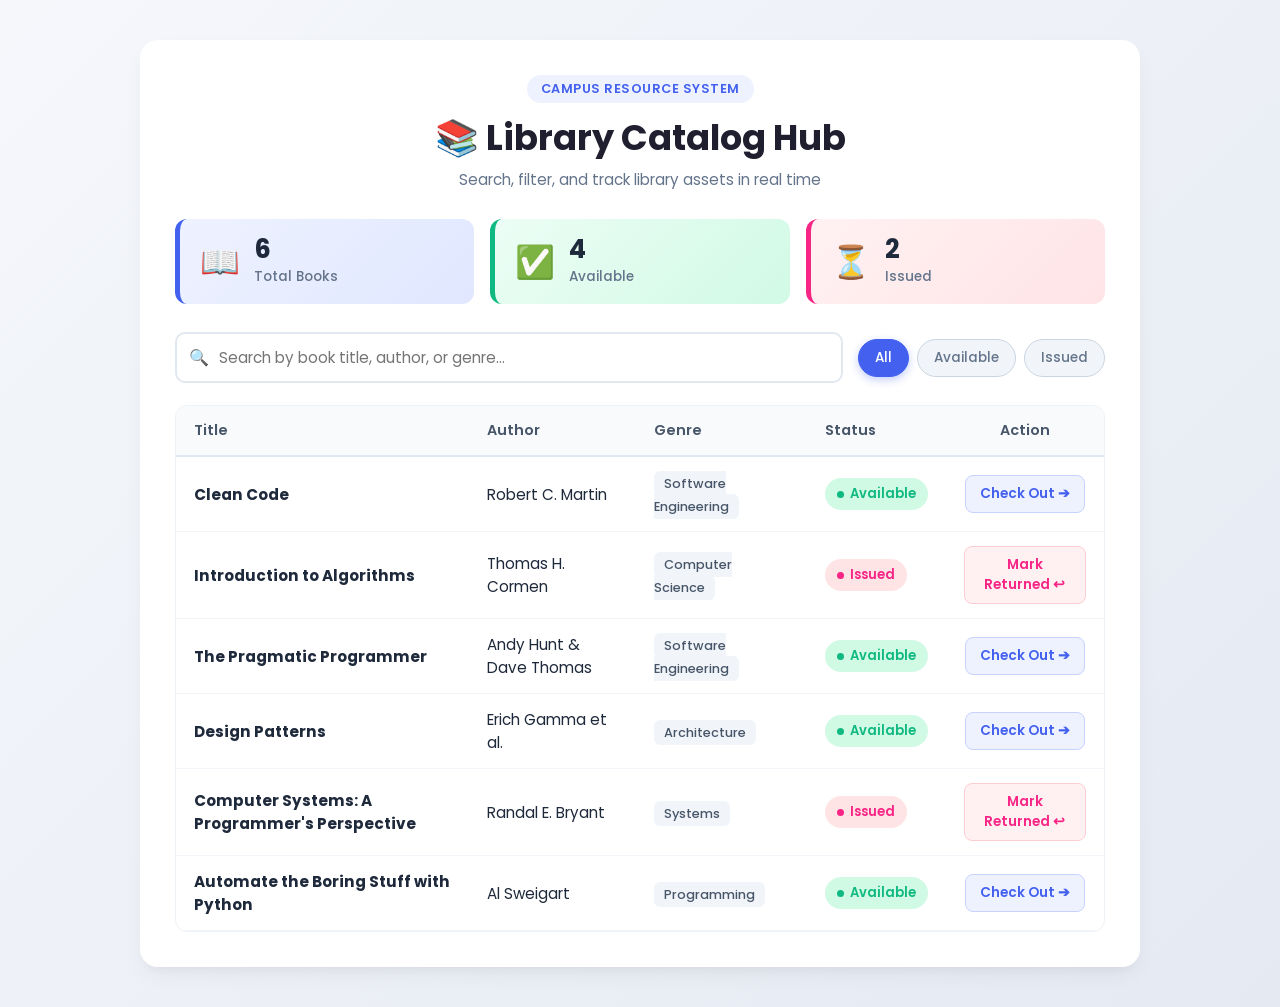
==== index.html @ 115365ad "updated the content" ====
<!DOCTYPE html>
<html lang="en">
<head>
    <meta charset="UTF-8">
    <meta name="viewport" content="width=device-width, initial-scale=1.0">
    <title>Dynamic Library Catalog</title>
    <link rel="stylesheet" href="styles.css">
    <!-- Google Font for modern look -->
    <link href="https://fonts.googleapis.com/css2?family=Poppins:wght@400;500;600;700&display=swap" rel="stylesheet">
</head>
<body>

    <div class="catalog-wrapper">
        <!--  Header  -->
        <header class="catalog-header">
            <span class="tagline">Campus Resource System</span>
            <h1>📚 Library Catalog Hub</h1>
            <p>Search, filter, and track library assets in real time</p>
        </header>

        <!-- Dynamic Counter Cards -->
        <div class="stats-grid">
            <div class="stat-card total">
                <div class="stat-icon">📖</div>
                <div class="stat-info">
                    <span class="stat-num" id="totalCount">0</span>
                    <span class="stat-label">Total Books</span>
                </div>
            </div>
            <div class="stat-card available">
                <div class="stat-icon">✅</div>
                <div class="stat-info">
                    <span class="stat-num" id="availableCount">0</span>
                    <span class="stat-label">Available</span>
                </div>
            </div>
            <div class="stat-card issued">
                <div class="stat-icon">⏳</div>
                <div class="stat-info">
                    <span class="stat-num" id="issuedCount">0</span>
                    <span class="stat-label">Issued</span>
                </div>
            </div>
        </div>

        <!-- Controls Toolbar -->
        <div class="toolbar">
            <div class="search-field">
                <span class="search-icon">🔍</span>
                <input 
                    id="searchInput" 
                    placeholder="Search by book title, author, or genre..."
                    autocomplete="off"
                >
                <button id="clearSearch" class="clear-btn" title="Clear search">✕</button>
            </div>

            <!-- Filter Buttons -->
            <div class="filter-group">
                <button class="filter-pill active" data-filter="all">All</button>
                <button class="filter-pill" data-filter="available">Available</button>
                <button class="filter-pill" data-filter="issued">Issued</button>
            </div>
        </div>

        <!-- Catalog Table -->
        <div class="table-responsive">
            <table class="catalog-table">
                <thead>
                    <tr>
                        <th>Title</th>
                        <th>Author</th>
                        <th>Genre</th>
                        <th>Status</th>
                        <th class="text-center">Action</th>
                    </tr>
                </thead>
                <tbody id="catalogBody">
                    <!-- Dynamic Table Rows -->
                </tbody>
            </table>
        </div>
    </div>

    <!-- Interactive Toast Notification -->
    <div id="toast" class="toast"></div>

    <script src="catalog.js"></script>
</body>
</html>
---- styles.css ----
:root {
    --primary: #4361ee;
    --primary-light: #4895ef;
    --success: #10b981;
    --success-bg: #d1fae5;
    --warning: #f72585;
    --warning-bg: #ffe4e6;
    --dark: #1e293b;
    --muted: #64748b;
    --bg-gradient: linear-gradient(135deg, #f5f7fb 0%, #e5e9f2 100%);
    --card-bg: #ffffff;
    --shadow: 0 10px 25px -5px rgba(0, 0, 0, 0.06), 0 8px 10px -6px rgba(0, 0, 0, 0.04);
}

* {
    box-sizing: border-box;
    margin: 0;
    padding: 0;
}

body {
    font-family: 'Poppins', sans-serif;
    background: var(--bg-gradient);
    color: var(--dark);
    min-height: 100vh;
    padding: 40px 16px;
    display: flex;
    justify-content: center;
}

.catalog-wrapper {
    width: 100%;
    max-width: 1000px;
    background: var(--card-bg);
    border-radius: 18px;
    padding: 35px;
    box-shadow: var(--shadow);
}

/* Header */
.catalog-header {
    text-align: center;
    margin-bottom: 28px;
}

.catalog-header .tagline {
    background: #eef2ff;
    color: var(--primary);
    font-size: 0.8rem;
    font-weight: 600;
    padding: 5px 14px;
    border-radius: 20px;
    letter-spacing: 0.5px;
    text-transform: uppercase;
    display: inline-block;
    margin-bottom: 8px;
}

.catalog-header h1 {
    font-size: 2.2rem;
    color: #1f1f2f;
    margin-bottom: 4px;
}

.catalog-header p {
    color: var(--muted);
    font-size: 0.95rem;
}

/* Stat Cards */
.stats-grid {
    display: grid;
    grid-template-columns: repeat(auto-fit, minmax(200px, 1fr));
    gap: 16px;
    margin-bottom: 28px;
}

.stat-card {
    display: flex;
    align-items: center;
    padding: 16px 20px;
    border-radius: 12px;
    transition: transform 0.2s ease, box-shadow 0.2s ease;
}

.stat-card:hover {
    transform: translateY(-3px);
    box-shadow: 0 6px 15px rgba(0, 0, 0, 0.07);
}

.stat-card.total {
    background: linear-gradient(135deg, #eef2ff 0%, #e0e7ff 100%);
    border-left: 5px solid var(--primary);
}

.stat-card.available {
    background: linear-gradient(135deg, #ecfdf5 0%, #d1fae5 100%);
    border-left: 5px solid var(--success);
}

.stat-card.issued {
    background: linear-gradient(135deg, #fff1f2 0%, #ffe4e6 100%);
    border-left: 5px solid var(--warning);
}

.stat-icon {
    font-size: 2rem;
    margin-right: 14px;
}

.stat-num {
    font-size: 1.6rem;
    font-weight: 700;
    display: block;
    line-height: 1.1;
}

.stat-label {
    font-size: 0.85rem;
    color: var(--muted);
    font-weight: 500;
}

/* Controls Toolbar */
.toolbar {
    display: flex;
    flex-wrap: wrap;
    justify-content: space-between;
    align-items: center;
    gap: 15px;
    margin-bottom: 22px;
}

.search-field {
    position: relative;
    flex: 1 1 320px;
    display: flex;
    align-items: center;
}

.search-icon {
    position: absolute;
    left: 14px;
    color: var(--muted);
}

.search-field input {
    width: 100%;
    padding: 12px 38px 12px 42px;
    font-size: 0.95rem;
    border: 2px solid #e2e8f0;
    border-radius: 10px;
    outline: none;
    font-family: inherit;
    transition: all 0.2s ease;
}

.search-field input:focus {
    border-color: var(--primary);
    box-shadow: 0 0 0 3px rgba(67, 97, 238, 0.15);
}

.clear-btn {
    position: absolute;
    right: 12px;
    background: none;
    border: none;
    cursor: pointer;
    font-size: 1rem;
    color: var(--muted);
    display: none;
}

.filter-group {
    display: flex;
    gap: 8px;
}

.filter-pill {
    background: #f1f5f9;
    border: 1px solid #cbd5e1;
    color: var(--muted);
    padding: 8px 16px;
    border-radius: 20px;
    cursor: pointer;
    font-weight: 500;
    font-size: 0.85rem;
    font-family: inherit;
    transition: all 0.2s ease;
}

.filter-pill:hover {
    background: #e2e8f0;
}

.filter-pill.active {
    background: var(--primary);
    color: #ffffff;
    border-color: var(--primary);
    box-shadow: 0 3px 8px rgba(67, 97, 238, 0.3);
}

/* Table */
.table-responsive {
    overflow-x: auto;
    border-radius: 12px;
    border: 1px solid #edf2f7;
}

.catalog-table {
    width: 100%;
    border-collapse: collapse;
    text-align: left;
}

.catalog-table th {
    background: #f8fafc;
    color: #475569;
    font-weight: 600;
    font-size: 0.9rem;
    padding: 14px 18px;
    border-bottom: 2px solid #e2e8f0;
}

.catalog-table td {
    padding: 14px 18px;
    border-bottom: 1px solid #f1f5f9;
    font-size: 0.95rem;
}

.catalog-table tbody tr {
    transition: background 0.2s ease, transform 0.15s ease;
}

.catalog-table tbody tr:hover {
    background: #f8faff;
}

/* Genre Tag */
.genre-tag {
    background: #f1f5f9;
    color: #475569;
    padding: 4px 10px;
    border-radius: 6px;
    font-size: 0.8rem;
    font-weight: 500;
}

/* Status Badges */
.badge {
    display: inline-flex;
    align-items: center;
    gap: 6px;
    padding: 6px 12px;
    border-radius: 20px;
    font-size: 0.82rem;
    font-weight: 600;
}

.badge-available {
    background-color: var(--success-bg);
    color: var(--success);
}

.badge-issued {
    background-color: var(--warning-bg);
    color: var(--warning);
}

.dot {
    width: 7px;
    height: 7px;
    border-radius: 50%;
    display: inline-block;
}

.badge-available .dot { background-color: var(--success); }
.badge-issued .dot { background-color: var(--warning); }

/* Buttons */
.text-center {
    text-align: center;
}

.toggle-btn {
    border: none;
    padding: 8px 14px;
    border-radius: 8px;
    cursor: pointer;
    font-size: 0.85rem;
    font-weight: 600;
    font-family: inherit;
    transition: all 0.2s ease;
}

.toggle-btn.btn-issue {
    background: #eef2ff;
    color: var(--primary);
    border: 1px solid #c7d2fe;
}

.toggle-btn.btn-issue:hover {
    background: var(--primary);
    color: #ffffff;
}

.toggle-btn.btn-return {
    background: #fff1f2;
    color: var(--warning);
    border: 1px solid #fecdd3;
}

.toggle-btn.btn-return:hover {
    background: var(--warning);
    color: #ffffff;
}

/* Toast */
.toast {
    position: fixed;
    bottom: 25px;
    right: 25px;
    background: #1e293b;
    color: #ffffff;
    padding: 12px 20px;
    border-radius: 8px;
    font-size: 0.9rem;
    box-shadow: 0 4px 14px rgba(0, 0, 0, 0.2);
    opacity: 0;
    transform: translateY(20px);
    transition: all 0.3s ease;
    pointer-events: none;
}

.toast.show {
    opacity: 1;
    transform: translateY(0);
}

.no-results {
    text-align: center;
    color: var(--muted);
    padding: 30px;
    font-style: italic;
}
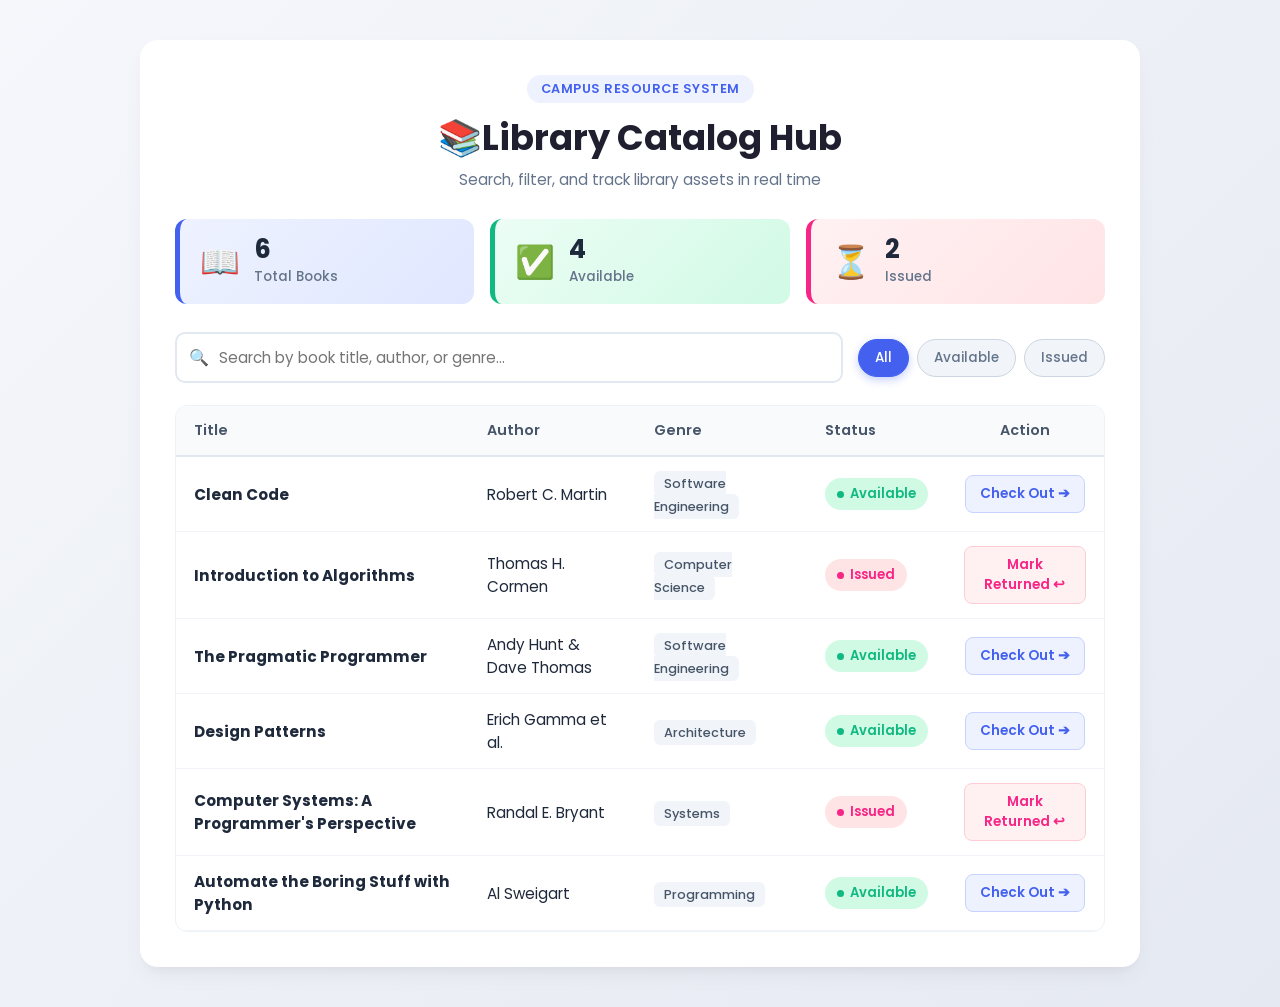
==== commit 9cec9b44: "Added search bar" ====
--- a/index.html
+++ b/index.html
@@ -14,7 +14,7 @@
         <!--  Header  -->
         <header class="catalog-header">
             <span class="tagline">Campus Resource System</span>
-            <h1>📚 Library Catalog Hub</h1>
+            <h1>📚Library Catalog Hub</h1>
             <p>Search, filter, and track library assets in real time</p>
         </header>
 
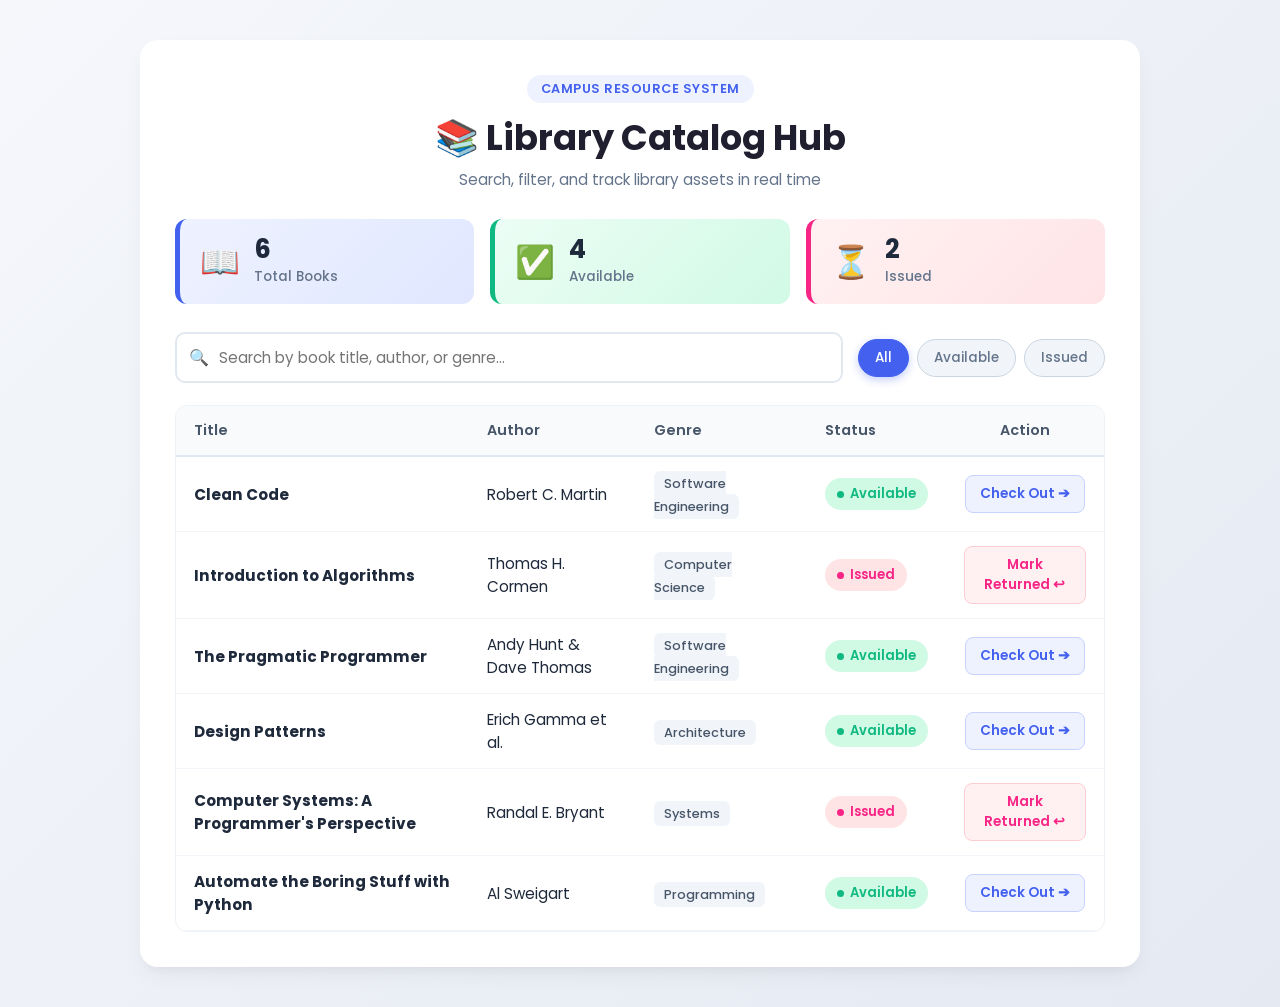
==== commit c416c99f: "adjusted the size of the coloumns and rows" ====
--- a/index.html
+++ b/index.html
@@ -14,7 +14,7 @@
         <!--  Header  -->
         <header class="catalog-header">
             <span class="tagline">Campus Resource System</span>
-            <h1>📚Library Catalog Hub</h1>
+            <h1> 📚 Library Catalog Hub</h1>
             <p>Search, filter, and track library assets in real time</p>
         </header>
 
@@ -35,7 +35,7 @@
                 </div>
             </div>
             <div class="stat-card issued">
-                <div class="stat-icon">⏳</div>
+                <div class="stat-icon"> ⏳ </div>
                 <div class="stat-info">
                     <span class="stat-num" id="issuedCount">0</span>
                     <span class="stat-label">Issued</span>
@@ -46,7 +46,7 @@
         <!-- Controls Toolbar -->
         <div class="toolbar">
             <div class="search-field">
-                <span class="search-icon">🔍</span>
+                <span class="search-icon"> 🔍 </span>
                 <input 
                     id="searchInput" 
                     placeholder="Search by book title, author, or genre..."
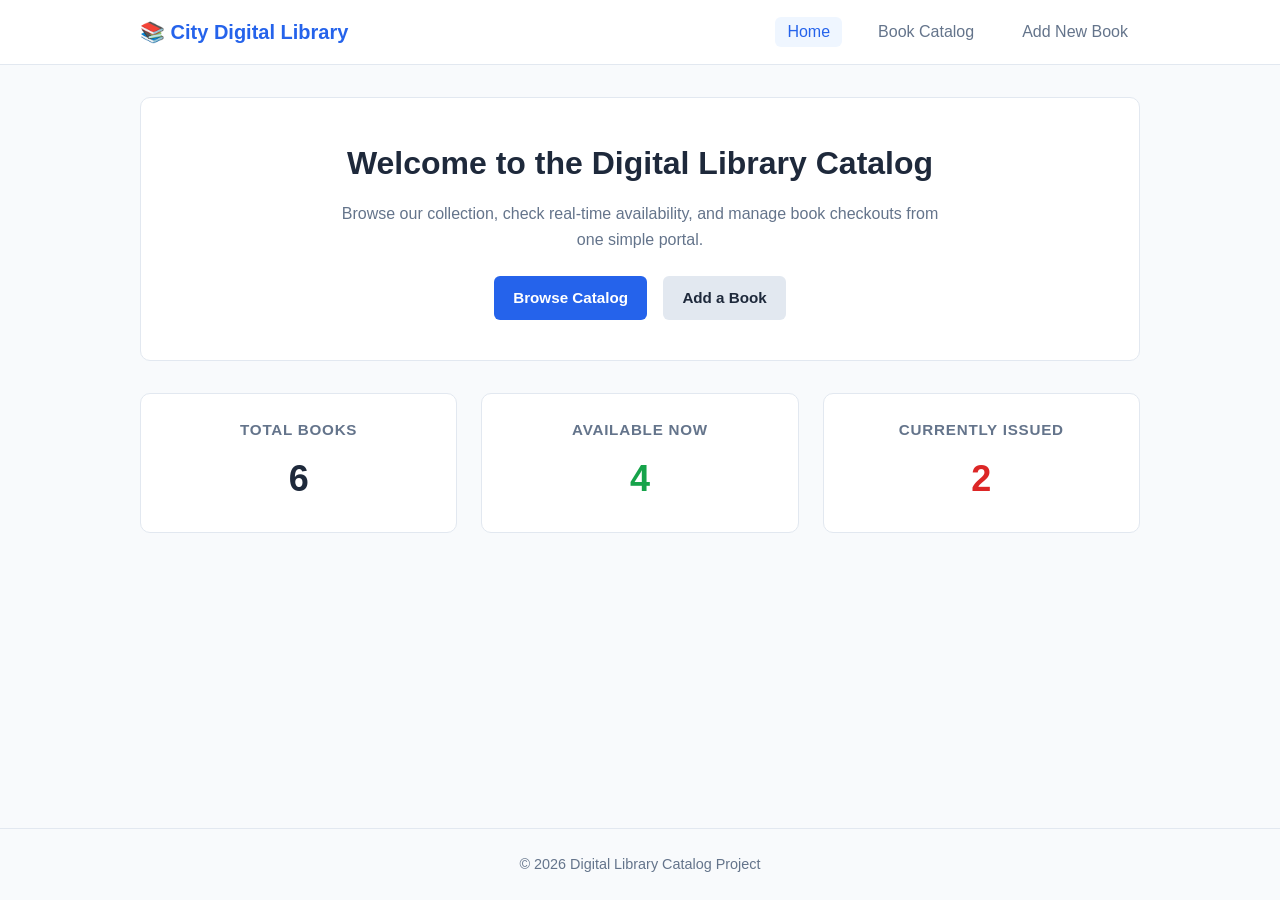
==== commit 6573fe43: "made multipage and linked all" ====
--- a/index.html
+++ b/index.html
@@ -1,90 +1,56 @@
 <!DOCTYPE html>
 <html lang="en">
 <head>
-    <meta charset="UTF-8">
-    <meta name="viewport" content="width=device-width, initial-scale=1.0">
-    <title>Dynamic Library Catalog</title>
-    <link rel="stylesheet" href="styles.css">
-    <!-- Google Font for modern look -->
-    <link href="https://fonts.googleapis.com/css2?family=Poppins:wght@400;500;600;700&display=swap" rel="stylesheet">
+  <meta charset="UTF-8">
+  <meta name="viewport" content="width=device-width, initial-scale=1.0">
+  <title>Digital Library | Home</title>
+  <link rel="stylesheet" href="style.css">
 </head>
 <body>
 
-    <div class="catalog-wrapper">
-        <!--  Header  -->
-        <header class="catalog-header">
-            <span class="tagline">Campus Resource System</span>
-            <h1> 📚 Library Catalog Hub</h1>
-            <p>Search, filter, and track library assets in real time</p>
-        </header>
+  <header class="site-header">
+    <div class="container nav-wrapper">
+      <a href="index.html" class="brand">📚 City Digital Library</a>
+      <nav aria-label="Main Navigation">
+        <ul class="nav-links">
+          <li><a href="index.html" class="active">Home</a></li>
+          <li><a href="catalog.html">Book Catalog</a></li>
+          <li><a href="add-book.html">Add New Book</a></li>
+        </ul>
+      </nav>
+    </div>
+  </header>
 
-        <!-- Dynamic Counter Cards -->
-        <div class="stats-grid">
-            <div class="stat-card total">
-                <div class="stat-icon">📖</div>
-                <div class="stat-info">
-                    <span class="stat-num" id="totalCount">0</span>
-                    <span class="stat-label">Total Books</span>
-                </div>
-            </div>
-            <div class="stat-card available">
-                <div class="stat-icon">✅</div>
-                <div class="stat-info">
-                    <span class="stat-num" id="availableCount">0</span>
-                    <span class="stat-label">Available</span>
-                </div>
-            </div>
-            <div class="stat-card issued">
-                <div class="stat-icon"> ⏳ </div>
-                <div class="stat-info">
-                    <span class="stat-num" id="issuedCount">0</span>
-                    <span class="stat-label">Issued</span>
-                </div>
-            </div>
-        </div>
+  <main class="container">
+    <section class="hero-card">
+      <h1>Welcome to the Digital Library Catalog</h1>
+      <p>Browse our collection, check real-time availability, and manage book checkouts from one simple portal.</p>
+      <div class="hero-actions">
+        <a href="catalog.html" class="btn btn-primary">Browse Catalog</a>
+        <a href="add-book.html" class="btn btn-secondary">Add a Book</a>
+      </div>
+    </section>
 
-        <!-- Controls Toolbar -->
-        <div class="toolbar">
-            <div class="search-field">
-                <span class="search-icon"> 🔍 </span>
-                <input 
-                    id="searchInput" 
-                    placeholder="Search by book title, author, or genre..."
-                    autocomplete="off"
-                >
-                <button id="clearSearch" class="clear-btn" title="Clear search">✕</button>
-            </div>
+    <section class="stats-grid" aria-label="Library Statistics">
+      <article class="stat-card">
+        <h3>Total Books</h3>
+        <p id="total-count" class="stat-number">0</p>
+      </article>
+      <article class="stat-card">
+        <h3>Available Now</h3>
+        <p id="available-count" class="stat-number text-green">0</p>
+      </article>
+      <article class="stat-card">
+        <h3>Currently Issued</h3>
+        <p id="issued-count" class="stat-number text-red">0</p>
+      </article>
+    </section>
+  </main>
 
-            <!-- Filter Buttons -->
-            <div class="filter-group">
-                <button class="filter-pill active" data-filter="all">All</button>
-                <button class="filter-pill" data-filter="available">Available</button>
-                <button class="filter-pill" data-filter="issued">Issued</button>
-            </div>
-        </div>
+  <footer class="site-footer">
+    <p>&copy; 2026 Digital Library Catalog Project</p>
+  </footer>
 
-        <!-- Catalog Table -->
-        <div class="table-responsive">
-            <table class="catalog-table">
-                <thead>
-                    <tr>
-                        <th>Title</th>
-                        <th>Author</th>
-                        <th>Genre</th>
-                        <th>Status</th>
-                        <th class="text-center">Action</th>
-                    </tr>
-                </thead>
-                <tbody id="catalogBody">
-                    <!-- Dynamic Table Rows -->
-                </tbody>
-            </table>
-        </div>
-    </div>
-
-    <!-- Interactive Toast Notification -->
-    <div id="toast" class="toast"></div>
-
-    <script src="catalog.js"></script>
+  <script src="script.js"></script>
 </body>
 </html>
--- a/style.css
+++ b/style.css
@@ -0,0 +1,367 @@
+/* Reset & Base Variables */
+:root {
+  --primary: #2563eb;
+  --primary-hover: #1d4ed8;
+  --bg-color: #f8fafc;
+  --surface: #ffffff;
+  --text-main: #1e293b;
+  --text-muted: #64748b;
+  --border: #e2e8f0;
+  --row-hover: #f1f5f9;
+
+  /* Badge Colors */
+  --avail-bg: #dcfce7;
+  --avail-text: #166534;
+  --issued-bg: #fee2e2;
+  --issued-text: #991b1b;
+}
+
+* {
+  box-sizing: border-box;
+  margin: 0;
+  padding: 0;
+}
+
+body {
+  font-family: 'Segoe UI', Tahoma, Geneva, Verdana, sans-serif;
+  background-color: var(--bg-color);
+  color: var(--text-main);
+  line-height: 1.6;
+  display: flex;
+  flex-direction: column;
+  min-height: 100vh;
+}
+
+.container {
+  width: 90%;
+  max-width: 1000px;
+  margin: 0 auto;
+}
+
+/* Header & Navigation */
+.site-header {
+  background-color: var(--surface);
+  border-bottom: 1px solid var(--border);
+  padding: 1rem 0;
+  margin-bottom: 2rem;
+}
+
+.nav-wrapper {
+  display: flex;
+  justify-content: space-between;
+  align-items: center;
+  flex-wrap: wrap;
+  gap: 1rem;
+}
+
+.brand {
+  font-size: 1.25rem;
+  font-weight: 700;
+  color: var(--primary);
+  text-decoration: none;
+}
+
+.nav-links {
+  list-style: none;
+  display: flex;
+  gap: 1.5rem;
+}
+
+.nav-links a {
+  text-decoration: none;
+  color: var(--text-muted);
+  font-weight: 500;
+  padding: 0.4rem 0.75rem;
+  border-radius: 6px;
+  transition: all 0.2s ease;
+}
+
+.nav-links a:hover,
+.nav-links a.active {
+  color: var(--primary);
+  background-color: #eff6ff;
+}
+
+/* Main Layout */
+main {
+  flex: 1;
+}
+
+.page-header {
+  margin-bottom: 1.5rem;
+}
+
+.page-header h1 {
+  font-size: 1.75rem;
+  margin-bottom: 0.25rem;
+}
+
+.page-header p {
+  color: var(--text-muted);
+}
+
+/* Home Page Cards */
+.hero-card {
+  background: var(--surface);
+  padding: 2.5rem;
+  border-radius: 10px;
+  border: 1px solid var(--border);
+  text-align: center;
+  margin-bottom: 2rem;
+}
+
+.hero-card h1 {
+  font-size: 2rem;
+  margin-bottom: 0.75rem;
+}
+
+.hero-card p {
+  color: var(--text-muted);
+  max-width: 600px;
+  margin: 0 auto 1.5rem;
+}
+
+.hero-actions {
+  display: flex;
+  justify-content: center;
+  gap: 1rem;
+}
+
+.stats-grid {
+  display: grid;
+  grid-template-columns: repeat(auto-fit, minmax(220px, 1fr));
+  gap: 1.5rem;
+}
+
+.stat-card {
+  background: var(--surface);
+  padding: 1.5rem;
+  border-radius: 10px;
+  border: 1px solid var(--border);
+  text-align: center;
+}
+
+.stat-card h3 {
+  font-size: 0.95rem;
+  color: var(--text-muted);
+  text-transform: uppercase;
+  letter-spacing: 0.05em;
+}
+
+.stat-number {
+  font-size: 2.25rem;
+  font-weight: 700;
+  margin-top: 0.5rem;
+}
+
+.text-green { color: #16a34a; }
+.text-red { color: #dc2626; }
+
+/* Buttons */
+.btn {
+  display: inline-block;
+  padding: 0.6rem 1.2rem;
+  border-radius: 6px;
+  font-weight: 600;
+  text-decoration: none;
+  cursor: pointer;
+  border: none;
+  font-size: 0.95rem;
+  transition: background-color 0.2s ease;
+}
+
+.btn-primary {
+  background-color: var(--primary);
+  color: #ffffff;
+}
+
+.btn-primary:hover {
+  background-color: var(--primary-hover);
+}
+
+.btn-secondary {
+  background-color: #e2e8f0;
+  color: var(--text-main);
+}
+
+.btn-secondary:hover {
+  background-color: #cbd5e1;
+}
+
+.full-width {
+  width: 100%;
+}
+
+/* Search & Filter Bar */
+.controls-bar {
+  display: flex;
+  gap: 1rem;
+  margin-bottom: 1.25rem;
+  flex-wrap: wrap;
+}
+
+.search-box {
+  flex: 1;
+  min-width: 240px;
+}
+
+.search-box input,
+.filter-box select {
+  width: 100%;
+  padding: 0.65rem 0.9rem;
+  border: 1px solid var(--border);
+  border-radius: 6px;
+  font-size: 0.95rem;
+  background-color: var(--surface);
+}
+
+.search-box input:focus,
+.filter-box select:focus {
+  outline: 2px solid var(--primary);
+  border-color: transparent;
+}
+
+/* Table Styling */
+.table-container {
+  background: var(--surface);
+  border-radius: 10px;
+  border: 1px solid var(--border);
+  overflow-x: auto;
+}
+
+table {
+  width: 100%;
+  border-collapse: collapse;
+  text-align: left;
+}
+
+thead {
+  background-color: #f1f5f9;
+  border-bottom: 2px solid var(--border);
+}
+
+th, td {
+  padding: 0.9rem 1.1rem;
+  border-bottom: 1px solid var(--border);
+}
+
+th {
+  font-weight: 600;
+  font-size: 0.9rem;
+  color: var(--text-muted);
+  text-transform: uppercase;
+}
+
+/* Hover Row Highlight Requirement */
+tbody tr {
+  transition: background-color 0.15s ease;
+}
+
+tbody tr:hover {
+  background-color: var(--row-hover);
+}
+
+/* Status Badges Requirement */
+.badge {
+  display: inline-block;
+  padding: 0.25rem 0.75rem;
+  border-radius: 999px;
+  font-size: 0.8rem;
+  font-weight: 700;
+}
+
+.badge-available {
+  background-color: var(--avail-bg);
+  color: var(--avail-text);
+}
+
+.badge-issued {
+  background-color: var(--issued-bg);
+  color: var(--issued-text);
+}
+
+/* Toggle Action Button */
+.btn-toggle {
+  padding: 0.4rem 0.85rem;
+  font-size: 0.85rem;
+  font-weight: 600;
+  border-radius: 6px;
+  border: 1px solid var(--border);
+  background-color: var(--surface);
+  color: var(--text-main);
+  cursor: pointer;
+  transition: all 0.2s ease;
+}
+
+.btn-toggle:hover {
+  background-color: var(--primary);
+  color: #ffffff;
+  border-color: var(--primary);
+}
+
+/* Add Book Form */
+.form-card {
+  background: var(--surface);
+  max-width: 520px;
+  margin: 0 auto;
+  padding: 2rem;
+  border-radius: 10px;
+  border: 1px solid var(--border);
+}
+
+.form-card h1 {
+  margin-bottom: 0.25rem;
+}
+
+.form-card p {
+  color: var(--text-muted);
+  margin-bottom: 1.5rem;
+}
+
+.form-group {
+  margin-bottom: 1.1rem;
+}
+
+.form-group label {
+  display: block;
+  font-weight: 600;
+  margin-bottom: 0.4rem;
+  font-size: 0.9rem;
+}
+
+.form-group input,
+.form-group select {
+  width: 100%;
+  padding: 0.65rem;
+  border: 1px solid var(--border);
+  border-radius: 6px;
+  font-size: 0.95rem;
+}
+
+/* Utilities & Footer */
+.empty-message {
+  text-align: center;
+  padding: 2rem;
+  color: var(--text-muted);
+}
+
+.hidden {
+  display: none;
+}
+
+.sr-only {
+  position: absolute;
+  width: 1px;
+  height: 1px;
+  overflow: hidden;
+  clip: rect(0, 0, 0, 0);
+}
+
+.site-footer {
+  text-align: center;
+  padding: 1.5rem 0;
+  margin-top: 3rem;
+  color: var(--text-muted);
+  font-size: 0.9rem;
+  border-top: 1px solid var(--border);
+}
